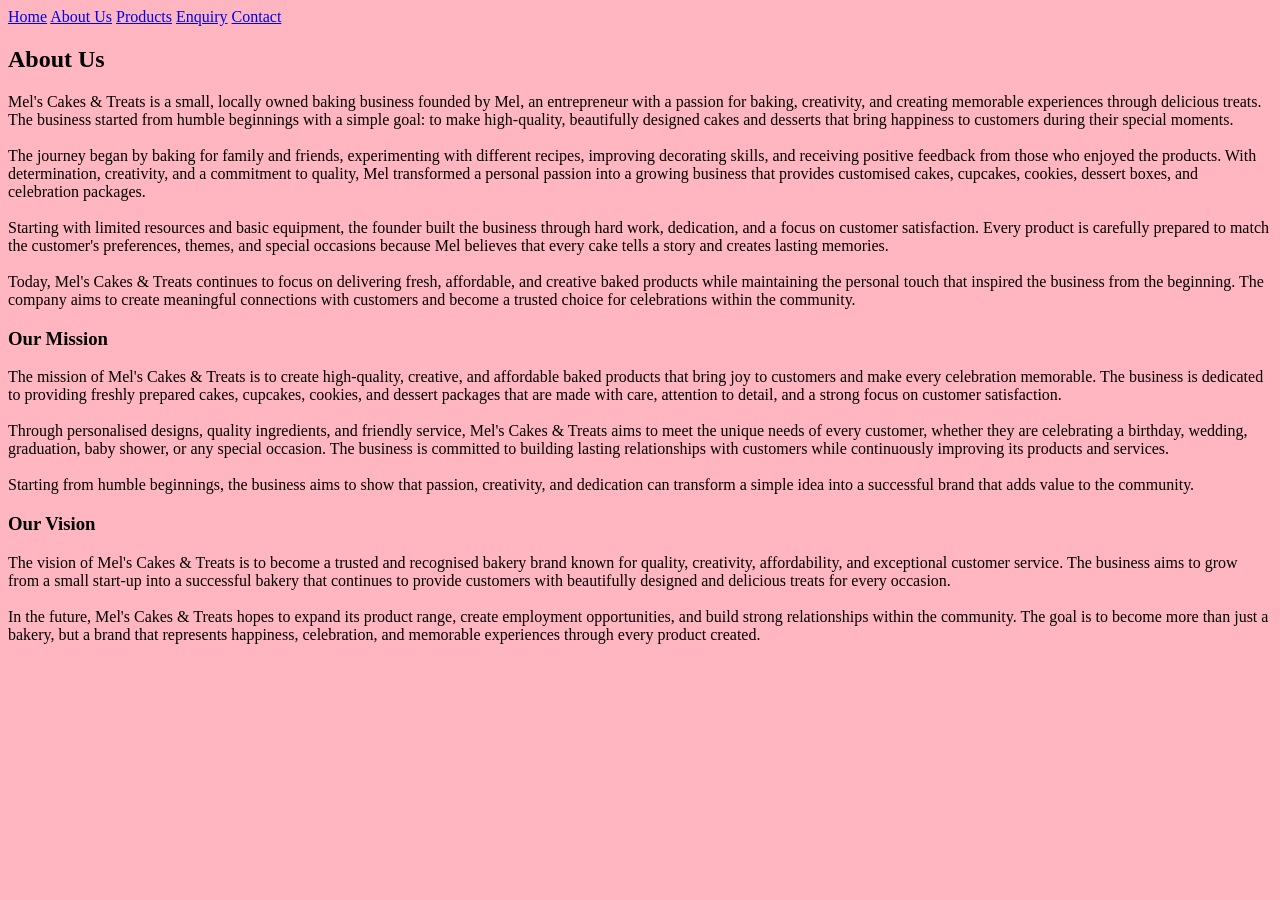
==== About.html @ dc6b37b5 "Commit no 1" ====
<!DOCTYPE html>
<html>
    <head>
        <title>About</title>
    </head>
    <body>
    <body bgcolor="lightpink">
    <body background="images/Chocolate-Cupcakes-Recipe3.jpg">
       <nav>

    <a href="INDEX.html">Home</a>
    <a href="About.html">About Us</a>
    <a href="products.html">Products</a>
    <a href="enquiry.html">Enquiry</a>
    <a href="contact.html">Contact</a>

</nav>
<h2>About Us</h2>

    <p>
        Mel's Cakes & Treats is a small, locally owned baking business founded by Mel, an entrepreneur with a passion for baking, creativity, and creating memorable experiences through delicious treats. The business started from humble beginnings with a simple goal: to make high-quality, beautifully designed cakes and desserts that bring happiness to customers during their special moments.<br><br>

The journey began by baking for family and friends, experimenting with different recipes, improving decorating skills, and receiving positive feedback from those who enjoyed the products. With determination, creativity, and a commitment to quality, Mel transformed a personal passion into a growing business that provides customised cakes, cupcakes, cookies, dessert boxes, and celebration packages.<br><br>

Starting with limited resources and basic equipment, the founder built the business through hard work, dedication, and a focus on customer satisfaction. Every product is carefully prepared to match the customer's preferences, themes, and special occasions because Mel believes that every cake tells a story and creates lasting memories.<br><br>

Today, Mel's Cakes & Treats continues to focus on delivering fresh, affordable, and creative baked products while maintaining the personal touch that inspired the business from the beginning. The company aims to create meaningful connections with customers and become a trusted choice for celebrations within the community.


    <h3>Our Mission</h3>

    <p>
       The mission of Mel's Cakes & Treats is to create high-quality, creative, and affordable baked products that bring joy to customers and make every celebration memorable. The business is dedicated to providing freshly prepared cakes, cupcakes, cookies, and dessert packages that are made with care, attention to detail, and a strong focus on customer satisfaction.<br><br>

Through personalised designs, quality ingredients, and friendly service, Mel's Cakes & Treats aims to meet the unique needs of every customer, whether they are celebrating a birthday, wedding, graduation, baby shower, or any special occasion. The business is committed to building lasting relationships with customers while continuously improving its products and services.<br><br>

Starting from humble beginnings, the business aims to show that passion, creativity, and dedication can transform a simple idea into a successful brand that adds value to the community.
    </p>


    <h3>Our Vision</h3>

    <p>
        The vision of Mel's Cakes & Treats is to become a trusted and recognised bakery brand known for quality, creativity, affordability, and exceptional customer service. The business aims to grow from a small start-up into a successful bakery that continues to provide customers with beautifully designed and delicious treats for every occasion.<br><br>

In the future, Mel's Cakes & Treats hopes to expand its product range, create employment opportunities, and build strong relationships within the community. The goal is to become more than just a bakery, but a brand that represents happiness, celebration, and memorable experiences through every product created.
    </p>

    </body>
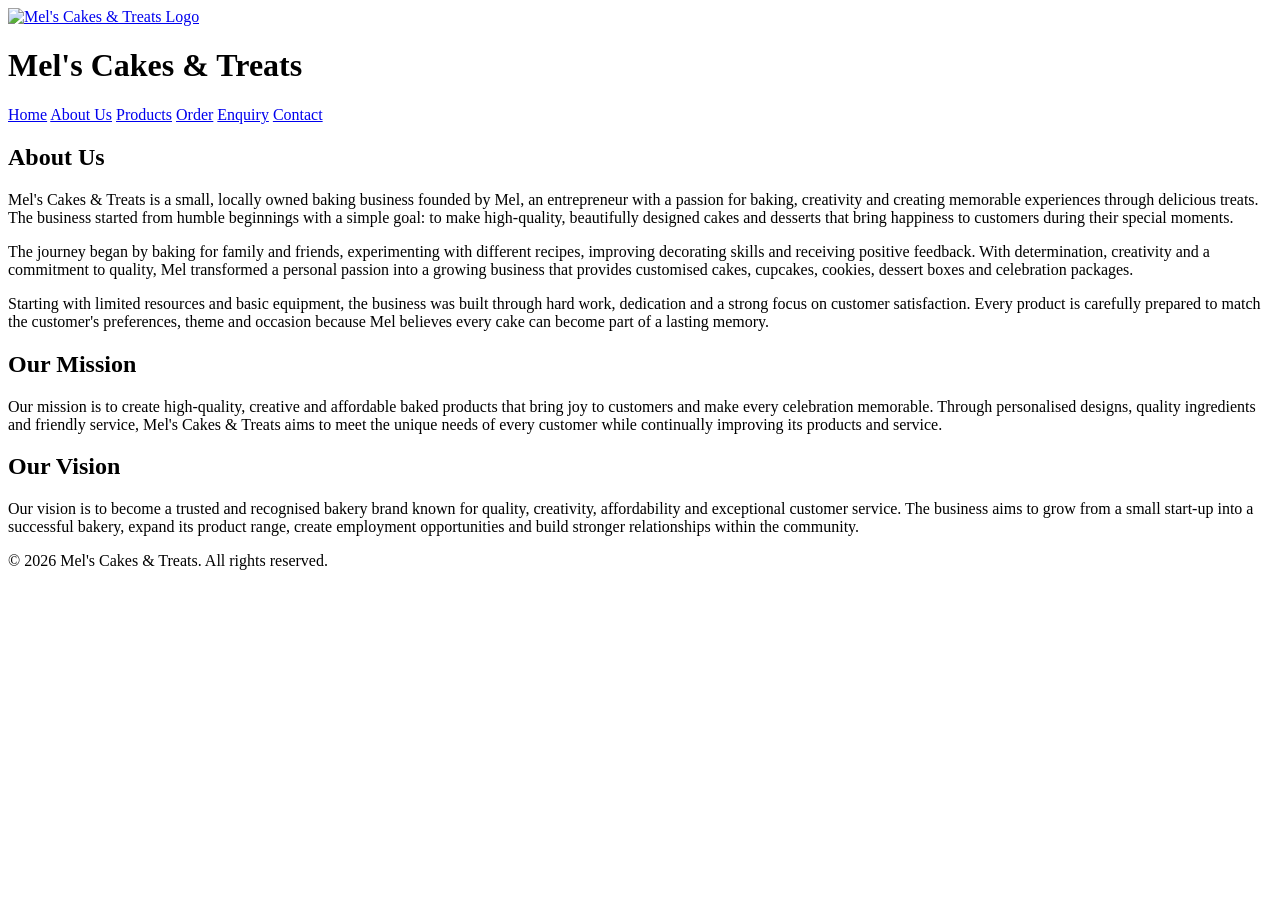
==== commit ef1d0fc3: "Linked the stylesheet with HTML files." ====
--- a/About.html
+++ b/About.html
@@ -1,49 +1,82 @@
 <!DOCTYPE html>
-<html>
-    <head>
-        <title>About</title>
-    </head>
-    <body>
-    <body bgcolor="lightpink">
-    <body background="images/Chocolate-Cupcakes-Recipe3.jpg">
-       <nav>
+<html lang="en">
+<head>
+    <meta charset="UTF-8">
+    <meta name="viewport" content="width=device-width, initial-scale=1.0">
+    <meta name="description" content="Learn about the story, mission and vision of Mel's Cakes & Treats.">
+    <title>Mel's Cakes & Treats | About Us</title>
+    <div class="header-top">
 
-    <a href="INDEX.html">Home</a>
-    <a href="About.html">About Us</a>
-    <a href="products.html">Products</a>
-    <a href="enquiry.html">Enquiry</a>
-    <a href="contact.html">Contact</a>
+        <!-- Logo -->
+        <a href="INDEX.html" class="logo-link">
+            <img src="Images/ChatGPT Image Sep 18, 2026, 01_49_19 AM.png"
+                 alt="Mel's Cakes & Treats Logo"
+                 class="logo">
+        </a>
 
-</nav>
-<h2>About Us</h2>
+        <!-- Business Name -->
+        <h1>Mel's Cakes & Treats</h1>
 
-    <p>
-        Mel's Cakes & Treats is a small, locally owned baking business founded by Mel, an entrepreneur with a passion for baking, creativity, and creating memorable experiences through delicious treats. The business started from humble beginnings with a simple goal: to make high-quality, beautifully designed cakes and desserts that bring happiness to customers during their special moments.<br><br>
+    </div>
+    <link rel="stylesheet" href="css/style.css">
+</head>
+<body>
+    <nav aria-label="Main navigation">
+        <a href="INDEX.html">Home</a>
+        <a class="active" href="About.html">About Us</a>
+        <a href="Products.html">Products</a>
+        <a href="order.html">Order</a>
+        <a href="Enquiry.html">Enquiry</a>
+        <a href="Contact.html">Contact</a>
+    </nav>
 
-The journey began by baking for family and friends, experimenting with different recipes, improving decorating skills, and receiving positive feedback from those who enjoyed the products. With determination, creativity, and a commitment to quality, Mel transformed a personal passion into a growing business that provides customised cakes, cupcakes, cookies, dessert boxes, and celebration packages.<br><br>
+    <main>
+        <section class="content-card">
+            <h1>About Us</h1>
+            <p>
+                Mel's Cakes &amp; Treats is a small, locally owned baking business founded by Mel,
+                an entrepreneur with a passion for baking, creativity and creating memorable experiences
+                through delicious treats. The business started from humble beginnings with a simple goal:
+                to make high-quality, beautifully designed cakes and desserts that bring happiness to
+                customers during their special moments.
+            </p>
+            <p>
+                The journey began by baking for family and friends, experimenting with different recipes,
+                improving decorating skills and receiving positive feedback. With determination, creativity
+                and a commitment to quality, Mel transformed a personal passion into a growing business that
+                provides customised cakes, cupcakes, cookies, dessert boxes and celebration packages.
+            </p>
+            <p>
+                Starting with limited resources and basic equipment, the business was built through hard work,
+                dedication and a strong focus on customer satisfaction. Every product is carefully prepared to
+                match the customer's preferences, theme and occasion because Mel believes every cake can become
+                part of a lasting memory.
+            </p>
+        </section>
 
-Starting with limited resources and basic equipment, the founder built the business through hard work, dedication, and a focus on customer satisfaction. Every product is carefully prepared to match the customer's preferences, themes, and special occasions because Mel believes that every cake tells a story and creates lasting memories.<br><br>
+        <section class="content-card">
+            <h2>Our Mission</h2>
+            <p>
+                Our mission is to create high-quality, creative and affordable baked products that bring joy to
+                customers and make every celebration memorable. Through personalised designs, quality ingredients
+                and friendly service, Mel's Cakes &amp; Treats aims to meet the unique needs of every customer while
+                continually improving its products and service.
+            </p>
+        </section>
 
-Today, Mel's Cakes & Treats continues to focus on delivering fresh, affordable, and creative baked products while maintaining the personal touch that inspired the business from the beginning. The company aims to create meaningful connections with customers and become a trusted choice for celebrations within the community.
+        <section class="content-card">
+            <h2>Our Vision</h2>
+            <p>
+                Our vision is to become a trusted and recognised bakery brand known for quality, creativity,
+                affordability and exceptional customer service. The business aims to grow from a small start-up
+                into a successful bakery, expand its product range, create employment opportunities and build
+                stronger relationships within the community.
+            </p>
+        </section>
+    </main>
 
-
-    <h3>Our Mission</h3>
-
-    <p>
-       The mission of Mel's Cakes & Treats is to create high-quality, creative, and affordable baked products that bring joy to customers and make every celebration memorable. The business is dedicated to providing freshly prepared cakes, cupcakes, cookies, and dessert packages that are made with care, attention to detail, and a strong focus on customer satisfaction.<br><br>
-
-Through personalised designs, quality ingredients, and friendly service, Mel's Cakes & Treats aims to meet the unique needs of every customer, whether they are celebrating a birthday, wedding, graduation, baby shower, or any special occasion. The business is committed to building lasting relationships with customers while continuously improving its products and services.<br><br>
-
-Starting from humble beginnings, the business aims to show that passion, creativity, and dedication can transform a simple idea into a successful brand that adds value to the community.
-    </p>
-
-
-    <h3>Our Vision</h3>
-
-    <p>
-        The vision of Mel's Cakes & Treats is to become a trusted and recognised bakery brand known for quality, creativity, affordability, and exceptional customer service. The business aims to grow from a small start-up into a successful bakery that continues to provide customers with beautifully designed and delicious treats for every occasion.<br><br>
-
-In the future, Mel's Cakes & Treats hopes to expand its product range, create employment opportunities, and build strong relationships within the community. The goal is to become more than just a bakery, but a brand that represents happiness, celebration, and memorable experiences through every product created.
-    </p>
-
-    </body>    +    <footer>
+        <p>&copy; 2026 Mel's Cakes &amp; Treats. All rights reserved.</p>
+    </footer>
+</body>
+</html>
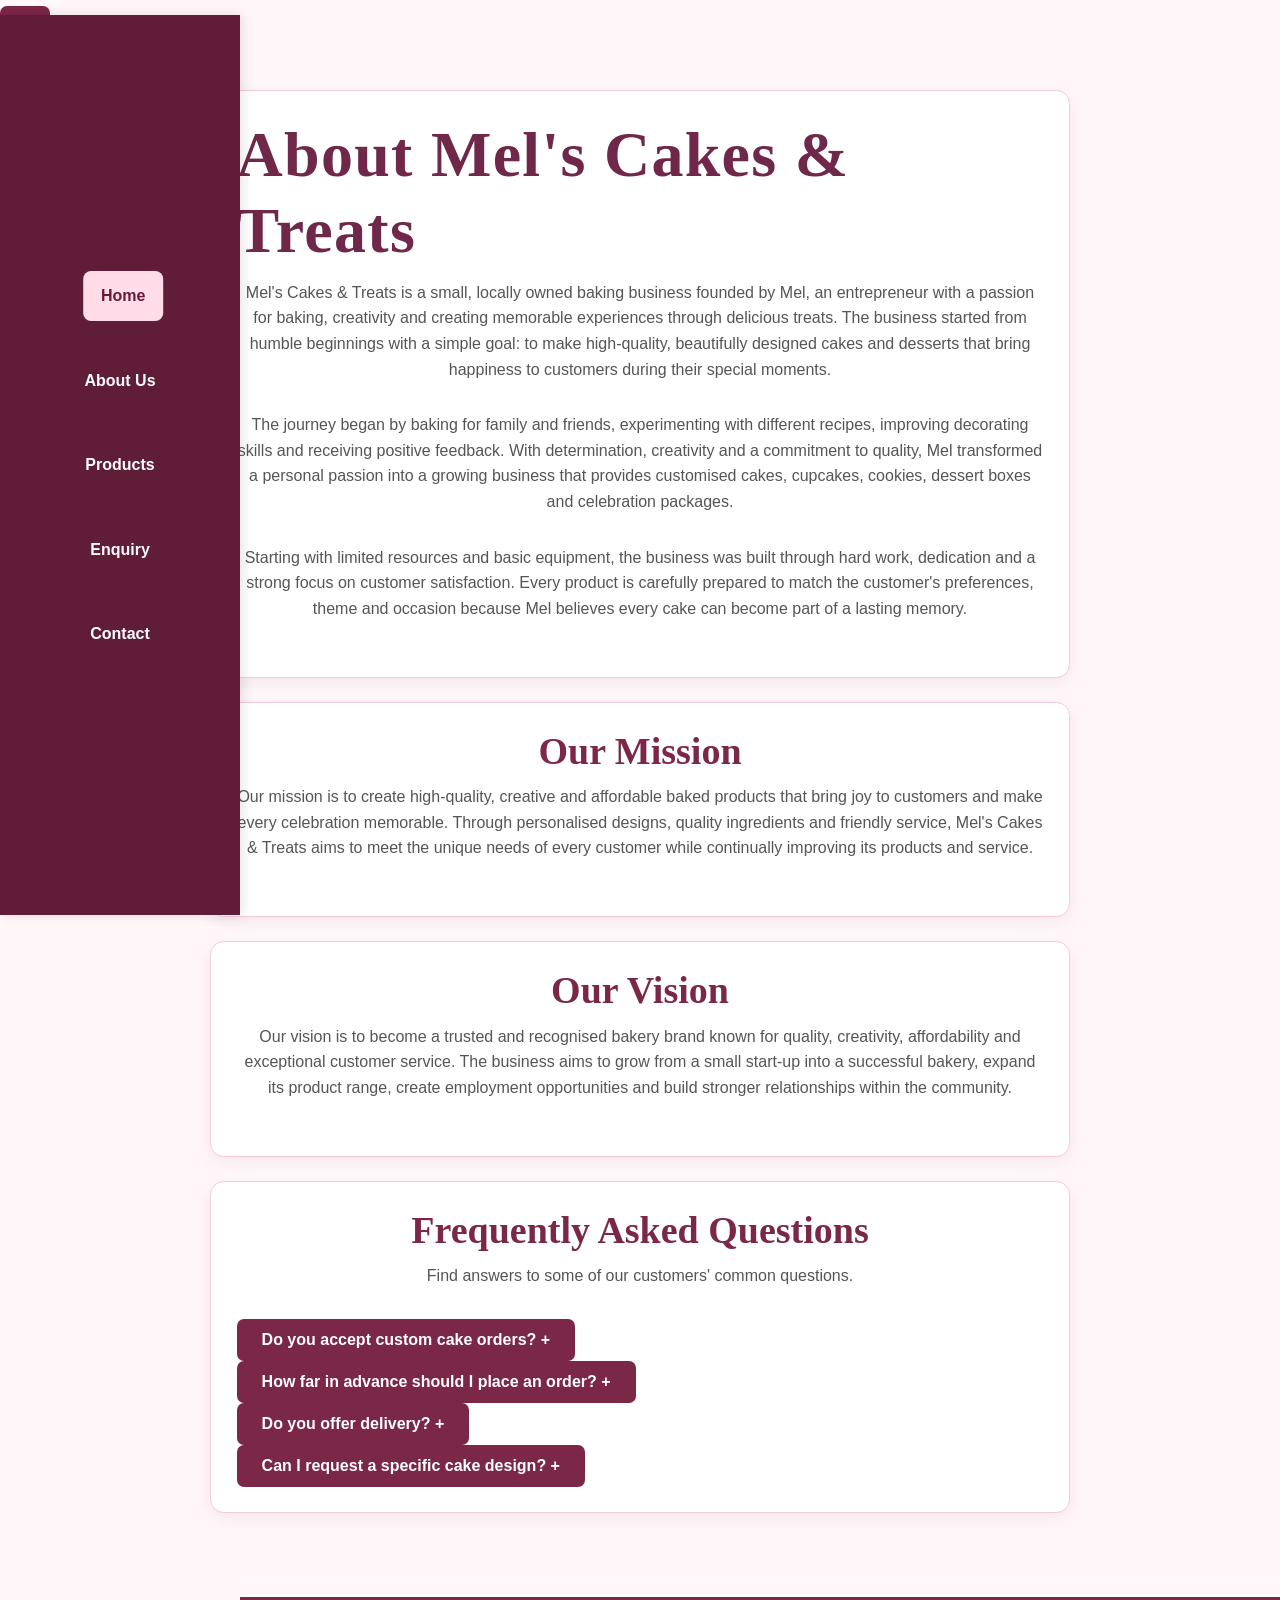
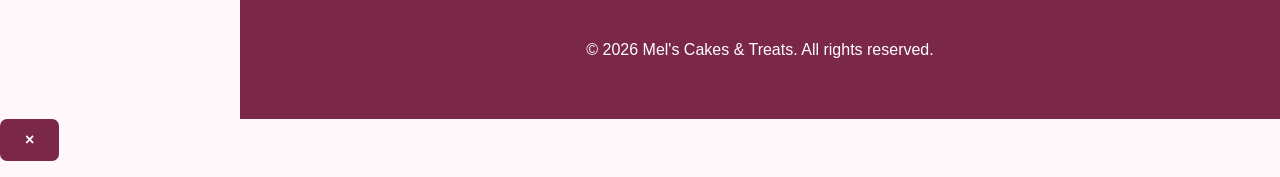
==== commit a9419f56: "updated htmls" ====
--- a/About.html
+++ b/About.html
@@ -4,35 +4,33 @@
     <meta charset="UTF-8">
     <meta name="viewport" content="width=device-width, initial-scale=1.0">
     <meta name="description" content="Learn about the story, mission and vision of Mel's Cakes & Treats.">
-    <title>Mel's Cakes & Treats | About Us</title>
-    <div class="header-top">
-
-        <!-- Logo -->
-        <a href="INDEX.html" class="logo-link">
-            <img src="Images/ChatGPT Image Sep 18, 2026, 01_49_19 AM.png"
-                 alt="Mel's Cakes & Treats Logo"
-                 class="logo">
-        </a>
-
-        <!-- Business Name -->
-        <h1>Mel's Cakes & Treats</h1>
-
-    </div>
-    <link rel="stylesheet" href="css/style.css">
+    <title>About Us | Mel's Cakes & Treats</title>
+<meta name="description" content="Learn more about Mel's Cakes & Treats, our passion for baking, our mission and our commitment to creating delicious treats for special occasions.">
+    <link rel="stylesheet" href="style.css">
+    <script src="js/js" defer></script>
 </head>
 <body>
-    <nav aria-label="Main navigation">
-        <a href="INDEX.html">Home</a>
-        <a class="active" href="About.html">About Us</a>
-        <a href="Products.html">Products</a>
-        <a href="order.html">Order</a>
-        <a href="Enquiry.html">Enquiry</a>
-        <a href="Contact.html">Contact</a>
-    </nav>
+    <button class="menu-toggle"
+        id="menuToggle"
+        aria-label="Open navigation menu"
+        aria-expanded="false"
+        aria-controls="mainNavigation">
+    <span></span>
+    <span></span>
+    <span></span>
+</button>
+
+<nav id="mainNavigation" aria-label="Main navigation">
+    <a class="active" href="INDEX.html">Home</a>
+    <a href="About.html">About Us</a>
+    <a href="Products.html">Products</a>
+    <a href="Enquiry.html">Enquiry</a>
+    <a href="Contact.html">Contact</a>
+</nav>
 
     <main>
         <section class="content-card">
-            <h1>About Us</h1>
+            <h1>About Mel's Cakes &amp; Treats</h1>
             <p>
                 Mel's Cakes &amp; Treats is a small, locally owned baking business founded by Mel,
                 an entrepreneur with a passion for baking, creativity and creating memorable experiences
@@ -73,6 +71,54 @@
                 stronger relationships within the community.
             </p>
         </section>
+        
+<section class="content-card faq-section">
+    <h2>Frequently Asked Questions</h2>
+
+    <p>Find answers to some of our customers' common questions.</p>
+
+    <div class="faq-item">
+        <button class="faq-question" aria-expanded="false">
+            Do you accept custom cake orders?
+            <span>+</span>
+        </button>
+        <div class="faq-answer" hidden>
+            <p>Yes! We offer customised cakes designed according to your preferred theme, colours and occasion. Contact us to discuss your ideas.</p>
+        </div>
+    </div>
+
+    <div class="faq-item">
+        <button class="faq-question" aria-expanded="false">
+            How far in advance should I place an order?
+            <span>+</span>
+        </button>
+        <div class="faq-answer" hidden>
+            <p>We recommend contacting us as early as possible so that we can discuss your requirements and confirm availability.</p>
+        </div>
+    </div>
+
+    <div class="faq-item">
+        <button class="faq-question" aria-expanded="false">
+            Do you offer delivery?
+            <span>+</span>
+        </button>
+        <div class="faq-answer" hidden>
+            <p>Please contact us to confirm delivery availability and arrangements for your order.</p>
+        </div>
+    </div>
+
+    <div class="faq-item">
+        <button class="faq-question" aria-expanded="false">
+            Can I request a specific cake design?
+            <span>+</span>
+        </button>
+        <div class="faq-answer" hidden>
+            <p>Absolutely! You can share your preferred design, colours and inspiration when making an enquiry.</p>
+        </div>
+    </div>
+
+</section>
+
     </main>
 
     <footer>
--- a/style.css
+++ b/style.css
@@ -0,0 +1,907 @@
+/* Mel's Cakes & Treats - Part 2 external stylesheet */
+
+/* CSS reset */
+* {
+    margin: 0;
+    padding: 0;
+    box-sizing: border-box;
+}
+
+html {
+    font-size: 16px;
+    scroll-behavior: smooth;
+}
+
+body {
+    font-family: Arial, Helvetica, sans-serif;
+    line-height: 1.6;
+    color: #3f2d35;
+    background-color: #fff7fa;
+    min-height: 100vh;
+}
+
+img,
+iframe {
+    max-width: 100%;
+}
+
+img {
+    display: block;
+    height: auto;
+    border-radius: 0.75rem;
+}
+
+a {
+    color: #7b2f52;
+}
+
+a:hover,
+a:focus {
+    color: #a64370;
+}
+
+/* Desktop sidebar navigation */
+nav {
+    position: fixed;
+    inset: 0 auto 0 0;
+    width: 15rem;
+    min-height: 100vh;
+    padding: 2rem 1rem;
+    background-color: #6f2849;
+    box-shadow: 0.15rem 0 0.75rem rgba(0, 0, 0, 0.12);
+    display: flex;
+    flex-direction: column;
+    gap: 0.65rem;
+    z-index: 10;
+}
+
+nav a {
+    display: block;
+    padding: 0.8rem 1rem;
+    color: #ffffff;
+    text-decoration: none;
+    font-weight: 700;
+    border-radius: 0.5rem;
+    transition: background-color 0.2s ease, transform 0.2s ease;
+}
+
+nav a:hover,
+nav a:focus,
+nav a.active {
+    color: #6f2849;
+    background-color: #ffe1ec;
+    transform: translateX(0.2rem);
+    outline: none;
+}
+
+main,
+body > section,
+body > h2,
+body > h3,
+body > p,
+body > img,
+body > address,
+body > form,
+body > footer {
+    margin-left: 15rem;
+}
+
+main {
+    padding: 2.5rem clamp(1.5rem, 4vw, 4rem);
+}
+
+body > section,
+body > footer {
+    padding: 2.5rem clamp(1.5rem, 4vw, 4rem);
+}
+
+/* Shared typography */
+h1,
+h2,
+h3 {
+    font-family: Georgia, "Times New Roman", serif;
+    color: #6f2849;
+    line-height: 1.2;
+}
+
+h1 {
+    font-size: clamp(2.3rem, 5vw, 4.2rem);
+    letter-spacing: 0.02em;
+    margin-bottom: 0.6rem;
+}
+
+h2 {
+    font-size: clamp(1.8rem, 3vw, 2.5rem);
+    margin-bottom: 1.2rem;
+}
+
+h3 {
+    font-size: 1.35rem;
+    margin-top: 1.3rem;
+    margin-bottom: 0.55rem;
+}
+
+p {
+    margin-bottom: 1rem;
+}
+
+/* Home page */
+.hero {
+    min-height: 45vh;
+    display: grid;
+    place-items: center;
+    text-align: center;
+    padding: 3.5rem 1.5rem;
+    margin-bottom: 2rem;
+    background: linear-gradient(rgba(255, 225, 236, 0.88), rgba(255, 247, 250, 0.94));
+    border: 1px solid #f3c6d7;
+    border-radius: 1rem;
+    box-shadow: 0 0.4rem 1.2rem rgba(111, 40, 73, 0.1);
+}
+
+.tagline {
+    font-size: 1.15rem;
+    letter-spacing: 0.08em;
+    text-transform: uppercase;
+    color: #7b2f52;
+}
+
+.intro {
+    max-width: 70rem;
+    margin: 0 auto;
+}
+
+.image-grid,
+.product-grid,
+.map-grid {
+    display: grid;
+    grid-template-columns: repeat(2, minmax(0, 1fr));
+    gap: 1.5rem;
+    margin-top: 1.5rem;
+}
+
+.image-grid img {
+    width: 100%;
+    aspect-ratio: 4 / 3;
+    object-fit: cover;
+    box-shadow: 0 0.35rem 1rem rgba(0, 0, 0, 0.1);
+}
+
+.button,
+input[type="submit"],
+input[type="reset"] {
+    display: inline-block;
+    border: 0;
+    border-radius: 0.55rem;
+    padding: 0.8rem 1.15rem;
+    background-color: #6f2849;
+    color: #ffffff;
+    font: inherit;
+    font-weight: 700;
+    text-decoration: none;
+    cursor: pointer;
+    transition: background-color 0.2s ease, transform 0.2s ease;
+}
+
+.button:hover,
+.button:focus,
+input[type="submit"]:hover,
+input[type="submit"]:focus,
+input[type="reset"]:hover,
+input[type="reset"]:focus {
+    background-color: #a64370;
+    color: #ffffff;
+    transform: translateY(-0.1rem);
+    outline: 0.18rem solid #f7b8cf;
+    outline-offset: 0.15rem;
+}
+
+/* About */
+.content-card {
+    max-width: 65rem;
+    margin: 0 auto 1.5rem;
+    padding: 1.6rem;
+    background-color: #ffffff;
+    border: 1px solid #f0ccd9;
+    border-radius: 0.85rem;
+    box-shadow: 0 0.3rem 0.9rem rgba(111, 40, 73, 0.08);
+}
+
+/* Products */
+.product-grid {
+    grid-template-columns: repeat(3, minmax(0, 1fr));
+}
+
+.product-card {
+    overflow: hidden;
+    background-color: #ffffff;
+    border: 1px solid #f0ccd9;
+    border-radius: 0.85rem;
+    box-shadow: 0 0.3rem 0.9rem rgba(111, 40, 73, 0.09);
+}
+
+.product-card img {
+    width: 100%;
+    aspect-ratio: 4 / 3;
+    object-fit: cover;
+    border-radius: 0;
+}
+
+.product-card-content {
+    padding: 1.2rem;
+}
+
+.price {
+    font-weight: 700;
+    color: #7b2f52;
+}
+
+/* Forms */
+.form-section,
+.contact-section {
+    max-width: 70rem;
+    margin-left: 15rem;
+}
+
+form {
+    max-width: 45rem;
+    padding: 1.5rem;
+    background-color: #ffffff;
+    border: 1px solid #f0ccd9;
+    border-radius: 0.85rem;
+    box-shadow: 0 0.3rem 0.9rem rgba(111, 40, 73, 0.08);
+}
+
+.form-group {
+    margin-bottom: 1rem;
+}
+
+label {
+    display: block;
+    margin-bottom: 0.35rem;
+    font-weight: 700;
+}
+
+input,
+select,
+textarea {
+    width: 100%;
+    padding: 0.75rem;
+    border: 1px solid #c99aaf;
+    border-radius: 0.45rem;
+    background-color: #ffffff;
+    color: #3f2d35;
+    font: inherit;
+}
+
+textarea {
+    resize: vertical;
+    min-height: 8rem;
+}
+
+input:focus,
+select:focus,
+textarea:focus {
+    border-color: #7b2f52;
+    outline: 0.18rem solid #f7c6d8;
+    outline-offset: 0.08rem;
+}
+
+.form-actions {
+    display: flex;
+    flex-wrap: wrap;
+    gap: 0.75rem;
+    margin-top: 1rem;
+}
+
+address {
+    margin-top: 1.5rem;
+    font-style: normal;
+}
+
+.map-grid iframe {
+    width: 100%;
+    min-height: 18rem;
+    border: 0;
+    border-radius: 0.75rem;
+}
+
+footer {
+    margin-top: 2rem;
+    background-color: #f7d8e5;
+    text-align: center;
+}
+
+/* Tablet breakpoint */
+@media (max-width: 64rem) {
+    nav {
+        position: static;
+        width: 100%;
+        min-height: auto;
+        flex-direction: row;
+        flex-wrap: wrap;
+        justify-content: center;
+        padding: 1rem;
+    }
+
+    nav::before {
+        width: 100%;
+        margin-bottom: 0.35rem;
+        font-size: 1.3rem;
+    }
+
+    nav a:hover,
+    nav a:focus,
+    nav a.active {
+        transform: none;
+    }
+
+    main,
+    body > section,
+    body > h2,
+    body > h3,
+    body > p,
+    body > img,
+    body > address,
+    body > form,
+    body > footer,
+    .form-section,
+    .contact-section {
+        margin-left: 0;
+    }
+
+    .product-grid {
+        grid-template-columns: repeat(2, minmax(0, 1fr));
+    }
+}
+
+/* Mobile breakpoint */
+@media (max-width: 40rem) {
+    html {
+        font-size: 15px;
+    }
+
+    nav {
+        flex-direction: column;
+        align-items: stretch;
+    }
+
+    nav a {
+        text-align: center;
+    }
+
+    main,
+    body > section,
+    body > footer {
+        padding: 1.5rem 1rem;
+    }
+
+    .hero {
+        min-height: auto;
+        padding: 2.5rem 1rem;
+    }
+
+    .image-grid,
+    .product-grid,
+    .map-grid {
+        grid-template-columns: 1fr;
+    }
+
+    .form-actions {
+        flex-direction: column;
+    }
+
+    .form-actions input {
+        width: 100%;
+    }
+}
+
+
+/* ==================================
+   PRODUCT PAGE
+================================== */
+
+.product-grid {
+    display: grid;
+    grid-template-columns: repeat(3, 1fr);
+    gap: 25px;
+    margin-top: 25px;
+}
+
+
+/* PRODUCT CARD */
+
+.product-card {
+    background-color: white;
+    border-radius: 12px;
+    overflow: hidden;
+    border: 1px solid #eeeeee;
+}
+
+
+/* PRODUCT IMAGES */
+
+.product-card img {
+    width: 100%;
+    height: 280px;
+    object-fit: cover;
+    display: block;
+}
+
+
+/* PRODUCT INFORMATION */
+
+.product-card-content {
+    padding: 20px;
+}
+
+
+.product-card-content h2 {
+    margin-top: 0;
+    margin-bottom: 12px;
+    color: #7b2748;
+}
+
+
+.product-card-content p {
+    line-height: 1.6;
+}
+
+
+/* PRICE */
+
+.price {
+    color: #7b2748;
+    font-weight: bold;
+    font-size: 17px;
+}
+
+
+/* ==================================
+   ORDER NOW BUTTON
+================================== */
+
+.order-icon {
+    display: inline-block;
+
+    background-color: #ff5ca8;
+
+    color: white;
+
+    padding: 10px 18px;
+
+    margin-top: 5px;
+
+    border-radius: 7px;
+
+    text-decoration: none;
+
+    font-weight: bold;
+
+    cursor: pointer;
+}
+
+
+/* ORDER BUTTON HOVER */
+
+.order-icon:hover {
+    background-color: #7b2748;
+    color: white;
+}
+
+
+/* ==================================
+   RESPONSIVE DESIGN
+================================== */
+
+@media (max-width: 1000px) {
+
+    .product-grid {
+        grid-template-columns: repeat(2, 1fr);
+    }
+
+}
+
+
+@media (max-width: 700px) {
+
+    .product-grid {
+        grid-template-columns: 1fr;
+    }
+
+}
+
+/* =========================================
+   MEL'S CAKES & TREATS - ORDER PAGE
+========================================= */
+
+
+/* GENERAL PAGE */
+
+* {
+    box-sizing: border-box;
+}
+
+body {
+    margin: 0;
+    font-family: Arial, Helvetica, sans-serif;
+    background-color: #fff7fa;
+    color: #333333;
+}
+
+
+/* =========================================
+   HEADER
+========================================= */
+
+header {
+    background-color: #7b2748;
+    color: white;
+    text-align: center;
+    padding: 25px;
+}
+
+header h1 {
+    margin: 0;
+    font-family: Georgia, serif;
+    font-size: 36px;
+}
+
+header p {
+    margin-top: 10px;
+}
+
+
+/* =========================================
+   NAVIGATION
+========================================= */
+
+nav {
+    background-color: #5f1d38;
+    text-align: center;
+    padding: 18px;
+}
+
+nav a {
+    color: white;
+    text-decoration: none;
+    font-weight: bold;
+    margin: 0 15px;
+}
+
+nav a:hover {
+    color: #ffb6d5;
+}
+
+
+/* Remove the default horizontal lines */
+
+hr {
+    display: none;
+}
+
+
+/* =========================================
+   MAIN SECTION
+========================================= */
+
+main {
+    max-width: 900px;
+    margin: 40px auto;
+    padding: 20px;
+}
+
+main section > h2 {
+    text-align: center;
+    color: #7b2748;
+    font-family: Georgia, serif;
+    font-size: 38px;
+    margin-bottom: 10px;
+}
+
+main section > p {
+    text-align: center;
+    margin-bottom: 30px;
+    color: #555555;
+}
+
+
+/* =========================================
+   ORDER FORM
+========================================= */
+
+form {
+    background-color: white;
+    padding: 30px;
+    border-radius: 12px;
+    border: 1px solid #f1c5d6;
+}
+
+
+/* =========================================
+   FIELDSETS
+========================================= */
+
+fieldset {
+    border: 2px solid #f3b5cd;
+    border-radius: 10px;
+    padding: 25px;
+    margin-bottom: 25px;
+}
+
+legend {
+    color: #7b2748;
+    font-size: 20px;
+    padding: 0 10px;
+}
+
+
+/* =========================================
+   LABELS
+========================================= */
+
+label {
+    font-weight: bold;
+    color: #4d2535;
+}
+
+
+/* =========================================
+   TEXT INPUTS
+========================================= */
+
+input[type="text"],
+input[type="email"],
+input[type="tel"],
+input[type="number"],
+input[type="date"],
+input[type="time"],
+select,
+textarea {
+
+    width: 100%;
+    padding: 12px;
+    margin-top: 7px;
+
+    border: 1px solid #cccccc;
+    border-radius: 6px;
+
+    font-size: 15px;
+    font-family: Arial, Helvetica, sans-serif;
+
+    background-color: white;
+}
+
+
+/* When user clicks inside an input */
+
+input:focus,
+select:focus,
+textarea:focus {
+    outline: none;
+    border-color: #ff5ca8;
+}
+
+
+/* =========================================
+   TEXTAREA
+========================================= */
+
+textarea {
+    resize: vertical;
+}
+
+
+/* =========================================
+   RADIO BUTTONS AND CHECKBOXES
+========================================= */
+
+input[type="radio"],
+input[type="checkbox"] {
+    margin-right: 8px;
+    accent-color: #7b2748;
+}
+
+
+/* =========================================
+   BUTTONS
+========================================= */
+
+button {
+    background-color: #7b2748;
+    color: white;
+
+    border: none;
+    border-radius: 7px;
+
+    padding: 12px 25px;
+
+    font-size: 16px;
+    font-weight: bold;
+
+    cursor: pointer;
+}
+
+
+/* Button hover */
+
+button:hover {
+    background-color: #ff5ca8;
+}
+
+
+/* Reset button */
+
+button[type="reset"] {
+    background-color: #777777;
+}
+
+button[type="reset"]:hover {
+    background-color: #555555;
+}
+
+
+/* =========================================
+   HELP SECTION
+========================================= */
+
+body > section {
+    max-width: 900px;
+    margin: 30px auto;
+    padding: 25px;
+
+    background-color: #ffe5ef;
+
+    text-align: center;
+
+    border-radius: 10px;
+}
+
+body > section h2 {
+    color: #7b2748;
+    font-family: Georgia, serif;
+}
+
+body > section a {
+    display: inline-block;
+
+    background-color: #7b2748;
+    color: white;
+
+    padding: 10px 20px;
+
+    text-decoration: none;
+
+    border-radius: 6px;
+
+    font-weight: bold;
+}
+
+body > section a:hover {
+    background-color: #ff5ca8;
+}
+
+
+/* =========================================
+   FOOTER
+========================================= */
+
+footer {
+    background-color: #7b2748;
+    color: white;
+
+    text-align: center;
+
+    padding: 20px;
+
+    margin-top: 40px;
+}
+
+
+/* =========================================
+   MOBILE RESPONSIVE DESIGN
+========================================= */
+
+@media (max-width: 700px) {
+
+    header h1 {
+        font-size: 28px;
+    }
+
+    nav a {
+        display: block;
+        margin: 12px 0;
+    }
+
+    main {
+        margin: 20px auto;
+        padding: 15px;
+    }
+
+    form {
+        padding: 15px;
+    }
+
+    fieldset {
+        padding: 15px;
+    }
+
+    main section > h2 {
+        font-size: 30px;
+    }
+
+    button {
+        width: 100%;
+        margin-bottom: 10px;
+    }
+}
+
+/* =========================
+   HEADER
+========================= */
+
+.header {
+    background-color: #681a38;
+    color: white;
+    width: 100%;
+    padding: 15px 30px;
+    box-sizing: border-box;
+}
+
+/* Logo and business name */
+.header-top {
+    display: flex;
+    align-items: center;
+    justify-content: center;
+    gap: 20px;
+}
+
+/* Logo */
+.logo {
+    width: 110px;
+    height: 110px;
+    object-fit: contain;
+    border-radius: 50%;
+}
+
+/* Remove unwanted link styling around logo */
+.logo-link {
+    padding: 0;
+    background: none;
+}
+
+/* Business name */
+.header h1 {
+    color: white;
+    font-size: 28px;
+    margin: 0;
+}
+
+/* =========================
+   NAVIGATION
+========================= */
+
+nav {
+    display: flex;
+    justify-content: center;
+    align-items: center;
+    gap: 35px;
+    margin-top: 15px;
+}
+
+nav a {
+    color: white;
+    text-decoration: none;
+    font-weight: bold;
+    padding: 12px 18px;
+    border-radius: 8px;
+}
+
+nav a:hover {
+    background-color: #8b294d;
+}
+
+nav a.active {
+    background-color: #ffdce8;
+    color: #681a38;
+}
